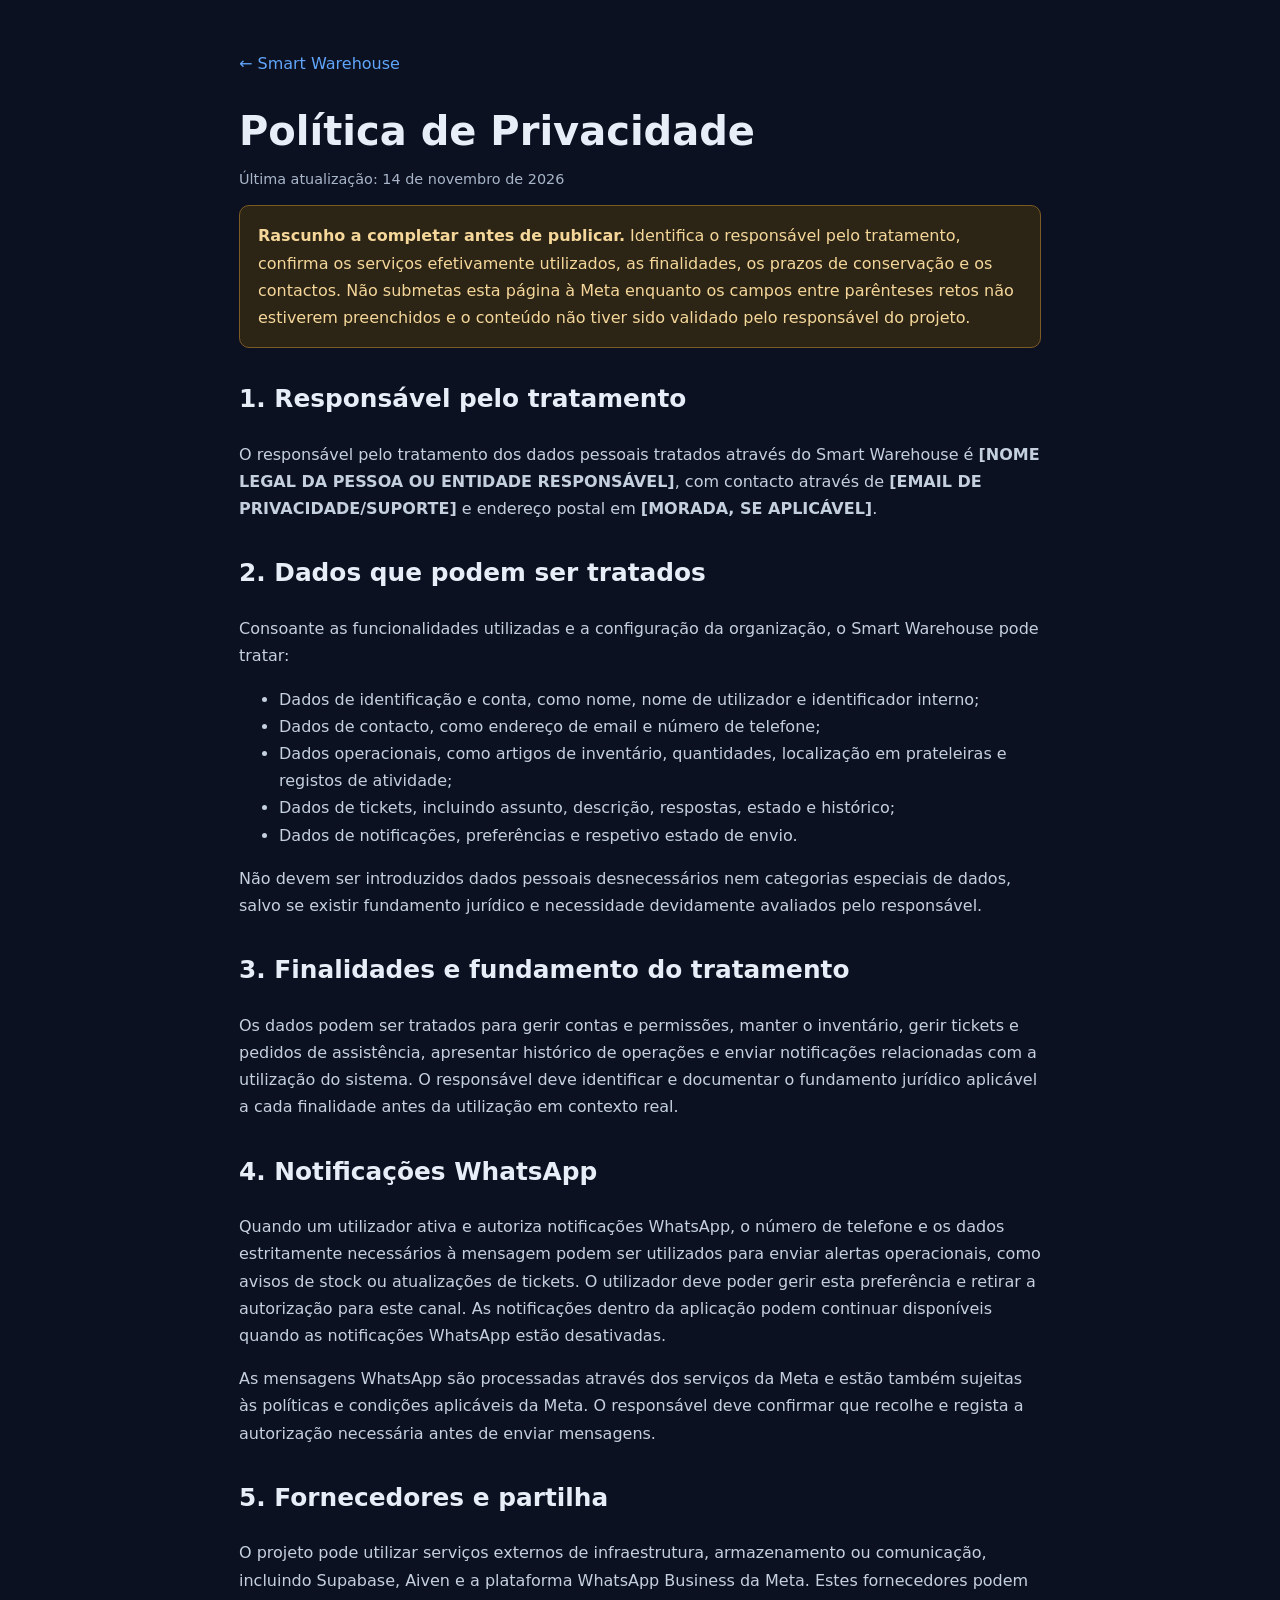
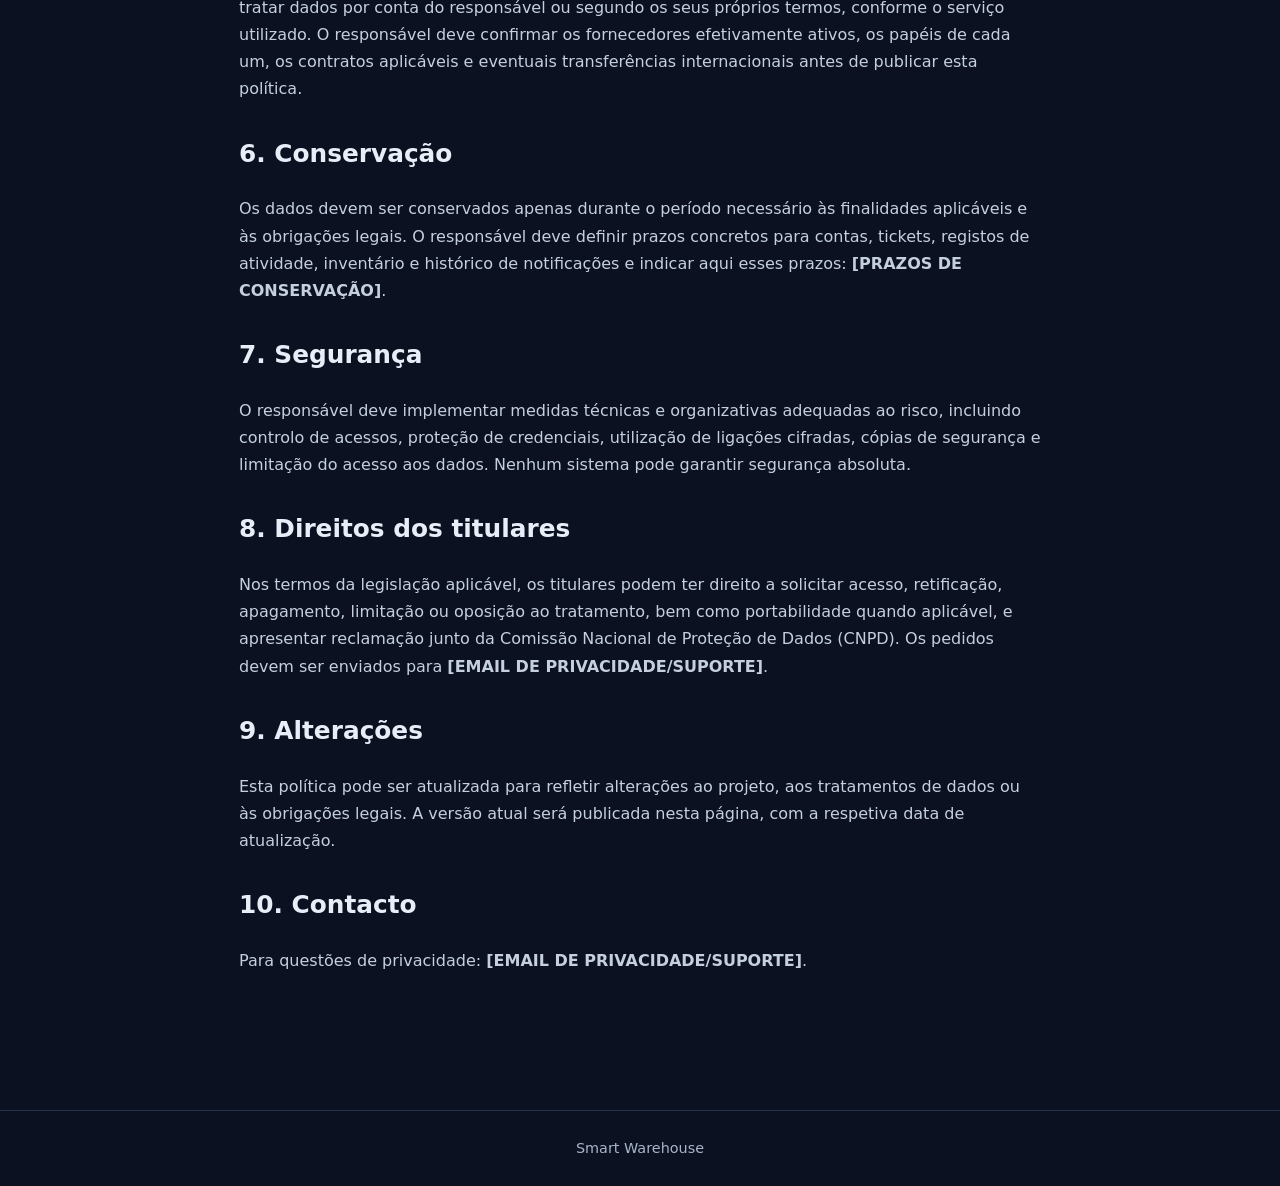
==== privacy.html @ b4e88074 "Add files via upload" ====
<!doctype html>
<html lang="pt-PT">
<head><meta charset="utf-8"><meta name="viewport" content="width=device-width, initial-scale=1"><title>Política de Privacidade — Smart Warehouse</title><link rel="stylesheet" href="style.css"></head>
<body><article>
<a class="back" href="index.html">← Smart Warehouse</a>
<h1>Política de Privacidade</h1>
<p class="updated">Última atualização: 14 de novembro de 2026</p>
<div class="notice"><strong>Rascunho a completar antes de publicar.</strong> Identifica o responsável pelo tratamento, confirma os serviços efetivamente utilizados, as finalidades, os prazos de conservação e os contactos. Não submetas esta página à Meta enquanto os campos entre parênteses retos não estiverem preenchidos e o conteúdo não tiver sido validado pelo responsável do projeto.</div>
<h2>1. Responsável pelo tratamento</h2>
<p>O responsável pelo tratamento dos dados pessoais tratados através do Smart Warehouse é <strong>[NOME LEGAL DA PESSOA OU ENTIDADE RESPONSÁVEL]</strong>, com contacto através de <strong>[EMAIL DE PRIVACIDADE/SUPORTE]</strong> e endereço postal em <strong>[MORADA, SE APLICÁVEL]</strong>.</p>
<h2>2. Dados que podem ser tratados</h2>
<p>Consoante as funcionalidades utilizadas e a configuração da organização, o Smart Warehouse pode tratar:</p>
<ul><li>Dados de identificação e conta, como nome, nome de utilizador e identificador interno;</li><li>Dados de contacto, como endereço de email e número de telefone;</li><li>Dados operacionais, como artigos de inventário, quantidades, localização em prateleiras e registos de atividade;</li><li>Dados de tickets, incluindo assunto, descrição, respostas, estado e histórico;</li><li>Dados de notificações, preferências e respetivo estado de envio.</li></ul>
<p>Não devem ser introduzidos dados pessoais desnecessários nem categorias especiais de dados, salvo se existir fundamento jurídico e necessidade devidamente avaliados pelo responsável.</p>
<h2>3. Finalidades e fundamento do tratamento</h2>
<p>Os dados podem ser tratados para gerir contas e permissões, manter o inventário, gerir tickets e pedidos de assistência, apresentar histórico de operações e enviar notificações relacionadas com a utilização do sistema. O responsável deve identificar e documentar o fundamento jurídico aplicável a cada finalidade antes da utilização em contexto real.</p>
<h2>4. Notificações WhatsApp</h2>
<p>Quando um utilizador ativa e autoriza notificações WhatsApp, o número de telefone e os dados estritamente necessários à mensagem podem ser utilizados para enviar alertas operacionais, como avisos de stock ou atualizações de tickets. O utilizador deve poder gerir esta preferência e retirar a autorização para este canal. As notificações dentro da aplicação podem continuar disponíveis quando as notificações WhatsApp estão desativadas.</p>
<p>As mensagens WhatsApp são processadas através dos serviços da Meta e estão também sujeitas às políticas e condições aplicáveis da Meta. O responsável deve confirmar que recolhe e regista a autorização necessária antes de enviar mensagens.</p>
<h2>5. Fornecedores e partilha</h2>
<p>O projeto pode utilizar serviços externos de infraestrutura, armazenamento ou comunicação, incluindo Supabase, Aiven e a plataforma WhatsApp Business da Meta. Estes fornecedores podem tratar dados por conta do responsável ou segundo os seus próprios termos, conforme o serviço utilizado. O responsável deve confirmar os fornecedores efetivamente ativos, os papéis de cada um, os contratos aplicáveis e eventuais transferências internacionais antes de publicar esta política.</p>
<h2>6. Conservação</h2>
<p>Os dados devem ser conservados apenas durante o período necessário às finalidades aplicáveis e às obrigações legais. O responsável deve definir prazos concretos para contas, tickets, registos de atividade, inventário e histórico de notificações e indicar aqui esses prazos: <strong>[PRAZOS DE CONSERVAÇÃO]</strong>.</p>
<h2>7. Segurança</h2>
<p>O responsável deve implementar medidas técnicas e organizativas adequadas ao risco, incluindo controlo de acessos, proteção de credenciais, utilização de ligações cifradas, cópias de segurança e limitação do acesso aos dados. Nenhum sistema pode garantir segurança absoluta.</p>
<h2>8. Direitos dos titulares</h2>
<p>Nos termos da legislação aplicável, os titulares podem ter direito a solicitar acesso, retificação, apagamento, limitação ou oposição ao tratamento, bem como portabilidade quando aplicável, e apresentar reclamação junto da Comissão Nacional de Proteção de Dados (CNPD). Os pedidos devem ser enviados para <strong>[EMAIL DE PRIVACIDADE/SUPORTE]</strong>.</p>
<h2>9. Alterações</h2>
<p>Esta política pode ser atualizada para refletir alterações ao projeto, aos tratamentos de dados ou às obrigações legais. A versão atual será publicada nesta página, com a respetiva data de atualização.</p>
<h2>10. Contacto</h2>
<p>Para questões de privacidade: <strong>[EMAIL DE PRIVACIDADE/SUPORTE]</strong>.</p>
</article><footer>Smart Warehouse</footer></body></html>
---- style.css ----
:root{color-scheme:dark;--bg:#0b1120;--panel:#111c30;--text:#e8eef8;--muted:#a8b5c9;--accent:#60a5fa}
*{box-sizing:border-box}
body{margin:0;background:var(--bg);color:var(--text);font:16px/1.7 system-ui,-apple-system,BlinkMacSystemFont,"Segoe UI",sans-serif}
a{color:var(--accent);text-decoration:none}
a:hover{text-decoration:underline}
.hero{min-height:440px;background:radial-gradient(ellipse at 80% 20%,#1e3a8a 0,transparent 45%),linear-gradient(135deg,#101b31,#0b1120)}
nav{max-width:1050px;margin:auto;padding:26px 24px;display:flex;justify-content:space-between;align-items:center}
.brand{font-weight:750;letter-spacing:.02em;color:#fff}
.hero main{max-width:1050px;margin:70px auto 0;padding:0 24px 70px}
.eyebrow{color:#93c5fd;font-size:.8rem;font-weight:700;letter-spacing:.18em}
h1{font-size:clamp(2.8rem,7vw,5rem);line-height:1.05;margin:.2em 0}
.lead{max-width:700px;color:#cbd5e1;font-size:1.2rem}
.button{display:inline-block;margin-top:18px;padding:12px 18px;border-radius:10px;background:#2563eb;color:white;font-weight:650}
.content{max-width:1000px;margin:55px auto;padding:0 24px 70px}
h2{margin-top:35px;font-size:1.55rem}
p,li{color:#c5d0df}
.cards{display:grid;grid-template-columns:repeat(auto-fit,minmax(220px,1fr));gap:16px;margin-top:20px}
.card{display:flex;flex-direction:column;gap:8px;background:var(--panel);padding:22px;border:1px solid #25344d;border-radius:14px;color:var(--text)}
.card span{color:var(--muted);font-size:.94rem}
article{max-width:850px;margin:50px auto;padding:0 24px 70px}
article h1{font-size:2.5rem}
article h2{margin-top:30px}
.updated{color:var(--muted);font-size:.9rem}
footer{text-align:center;border-top:1px solid #25344d;padding:25px;color:var(--muted);font-size:.9rem}
.back{display:inline-block;margin-bottom:25px}
.notice{padding:16px 18px;border:1px solid #7c5a24;background:#2c2415;border-radius:10px;color:#f5d79a}
@media(max-width:600px){.hero main{margin-top:45px}nav{gap:16px}}
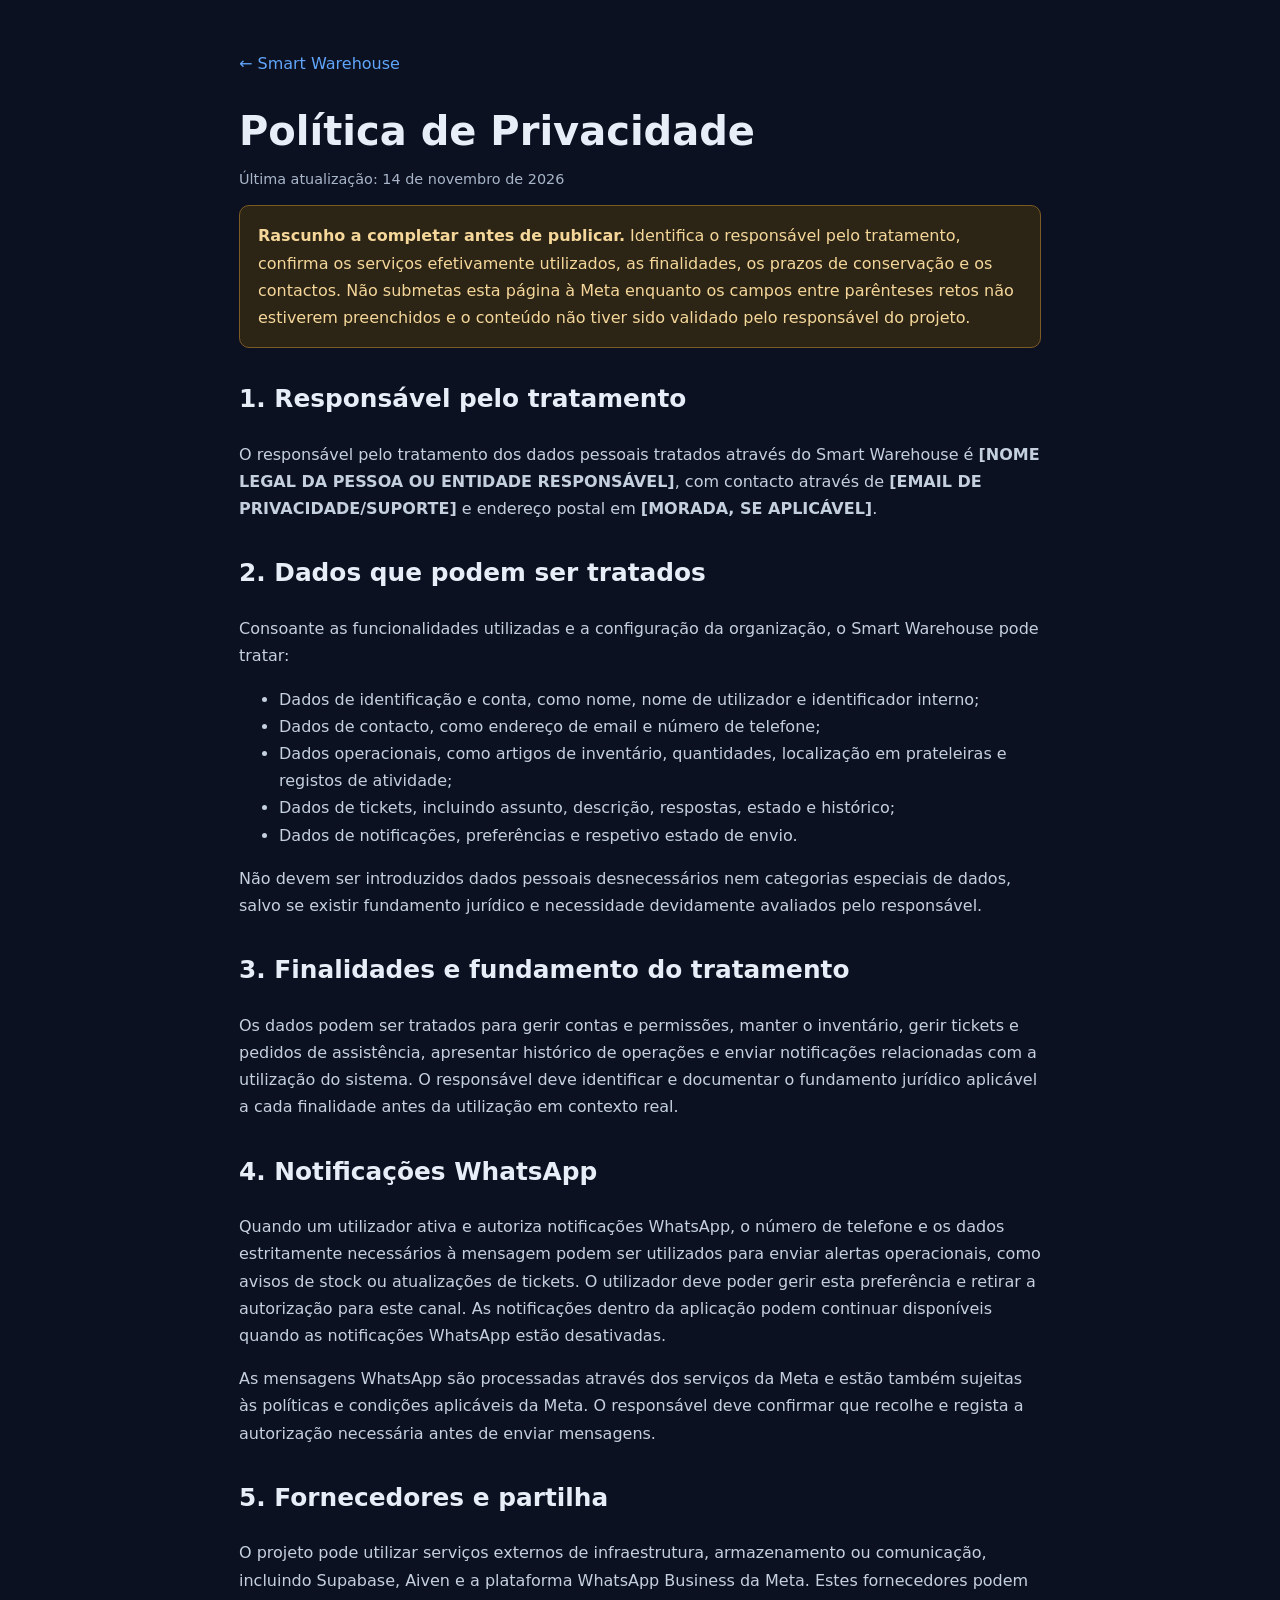
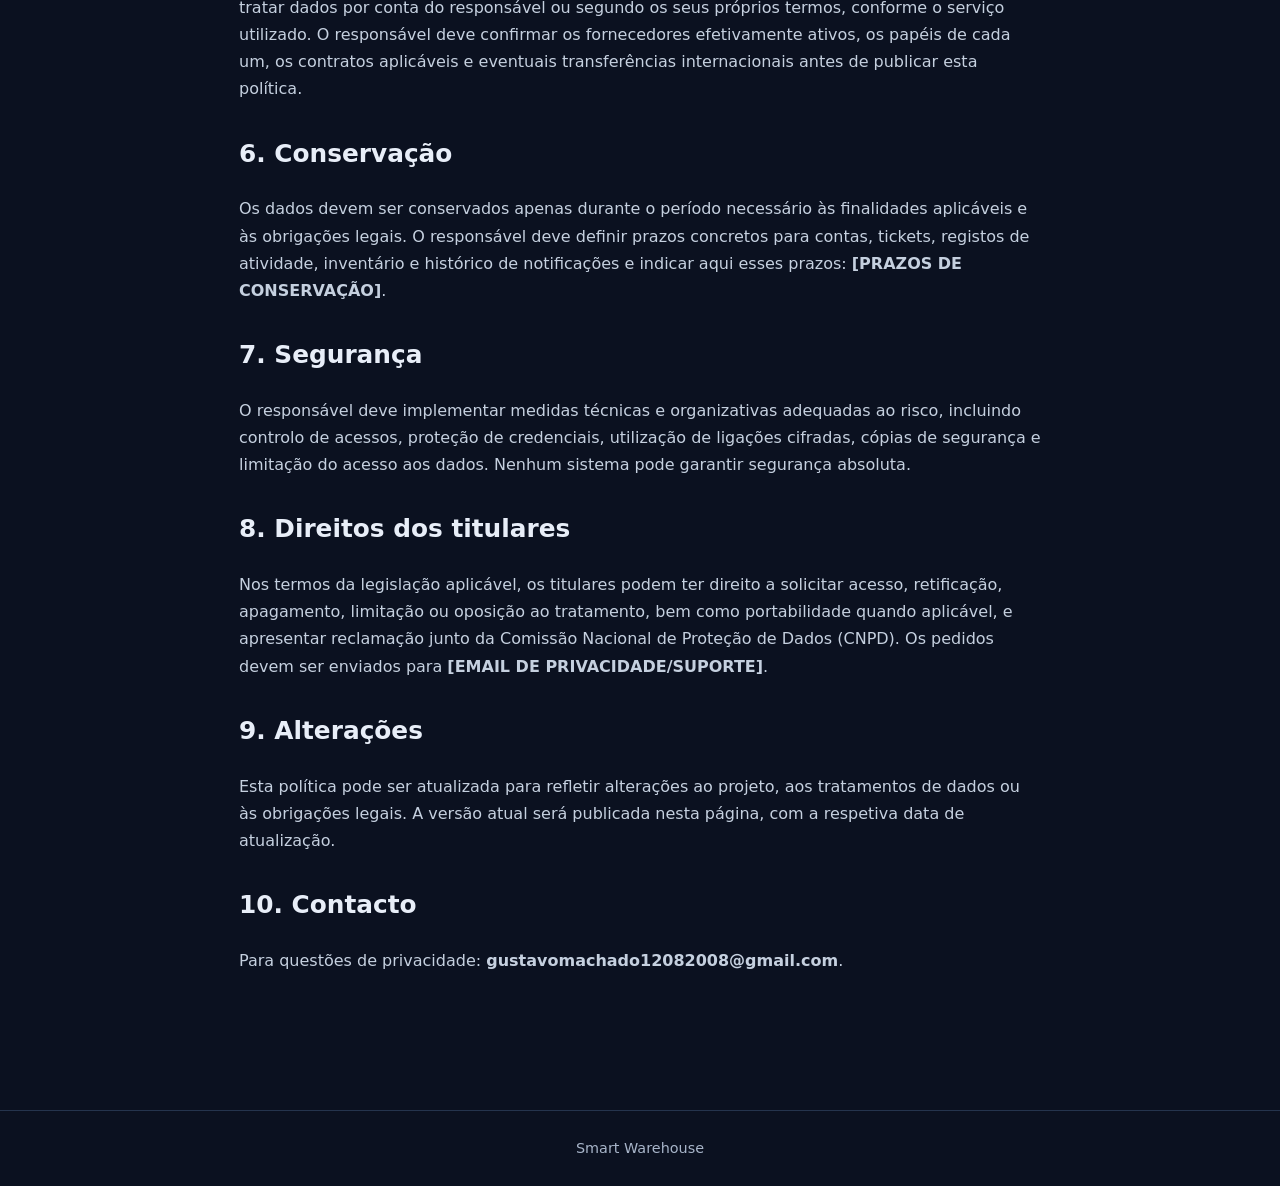
==== commit da3cd529: "Update privacy contact email in privacy.html" ====
--- a/privacy.html
+++ b/privacy.html
@@ -28,5 +28,5 @@
 <h2>9. Alterações</h2>
 <p>Esta política pode ser atualizada para refletir alterações ao projeto, aos tratamentos de dados ou às obrigações legais. A versão atual será publicada nesta página, com a respetiva data de atualização.</p>
 <h2>10. Contacto</h2>
-<p>Para questões de privacidade: <strong>[EMAIL DE PRIVACIDADE/SUPORTE]</strong>.</p>
+<p>Para questões de privacidade: <strong>gustavomachado12082008@gmail.com</strong>.</p>
 </article><footer>Smart Warehouse</footer></body></html>
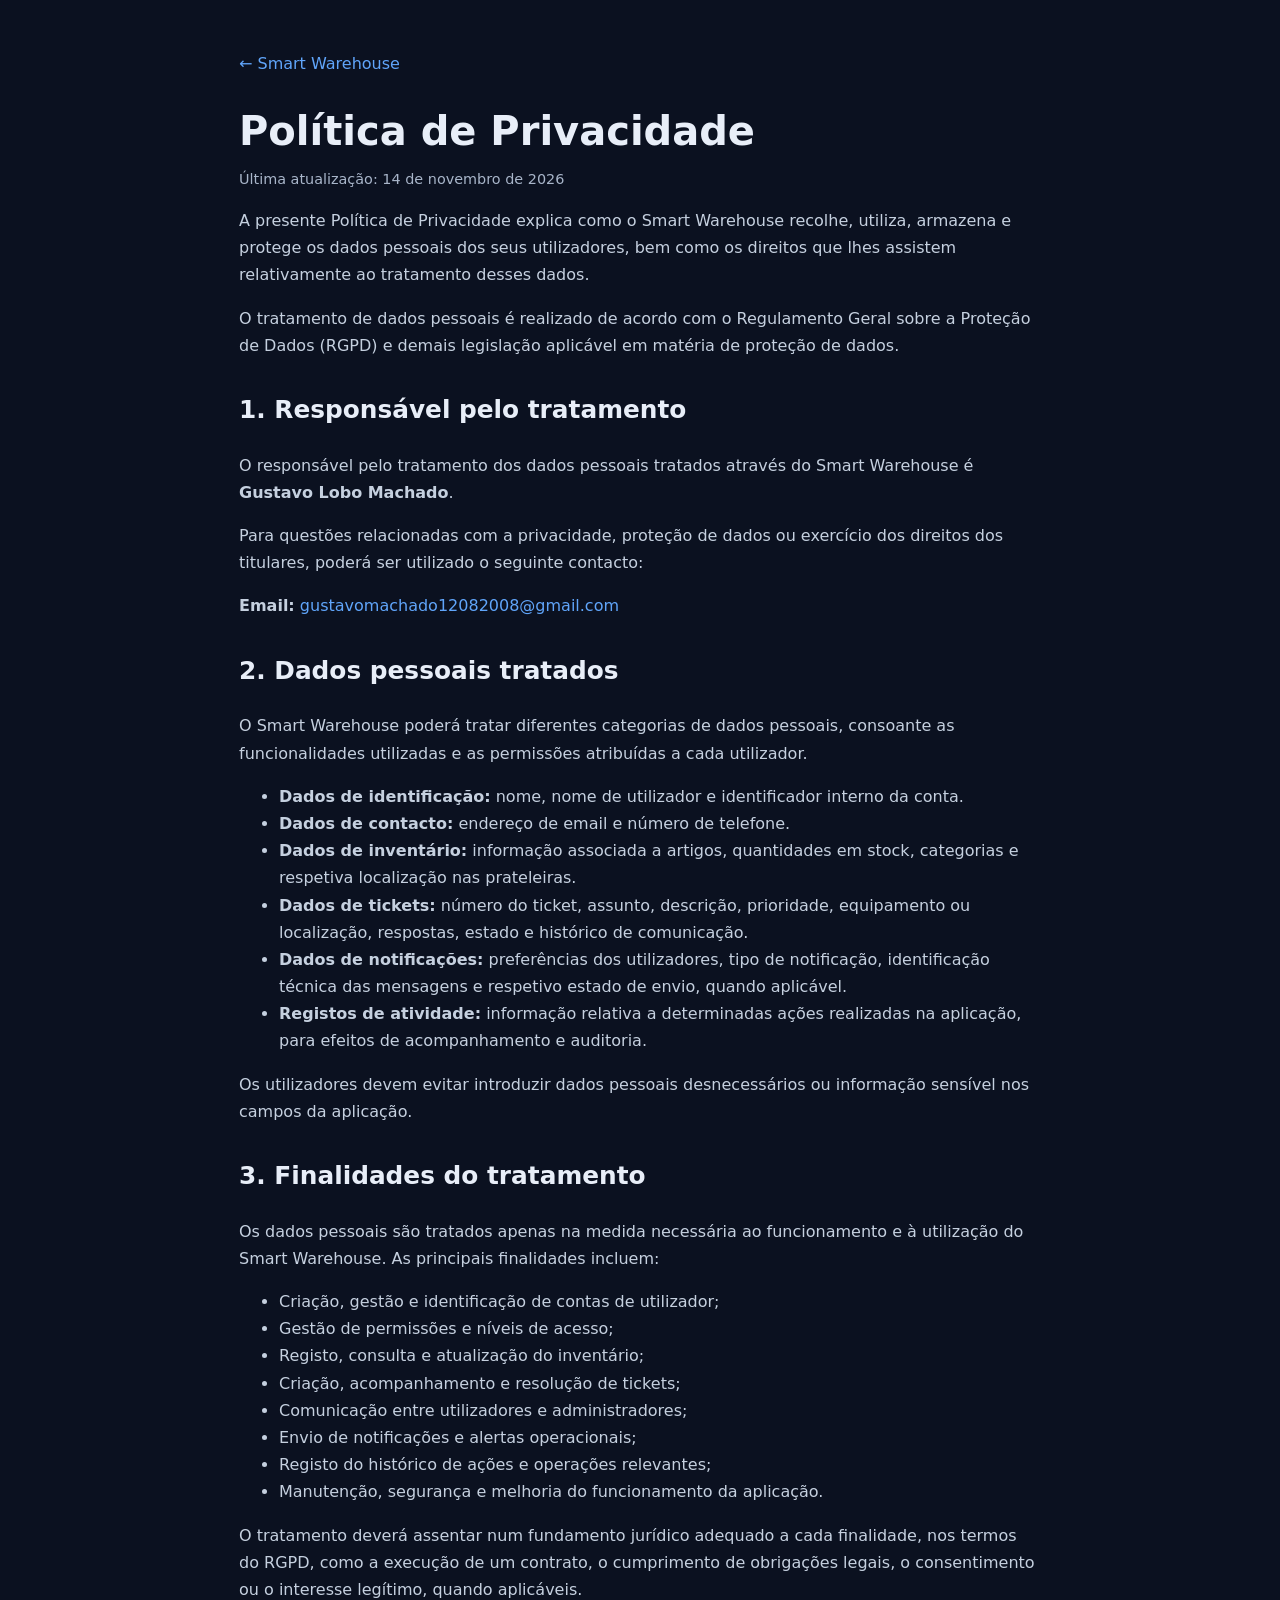
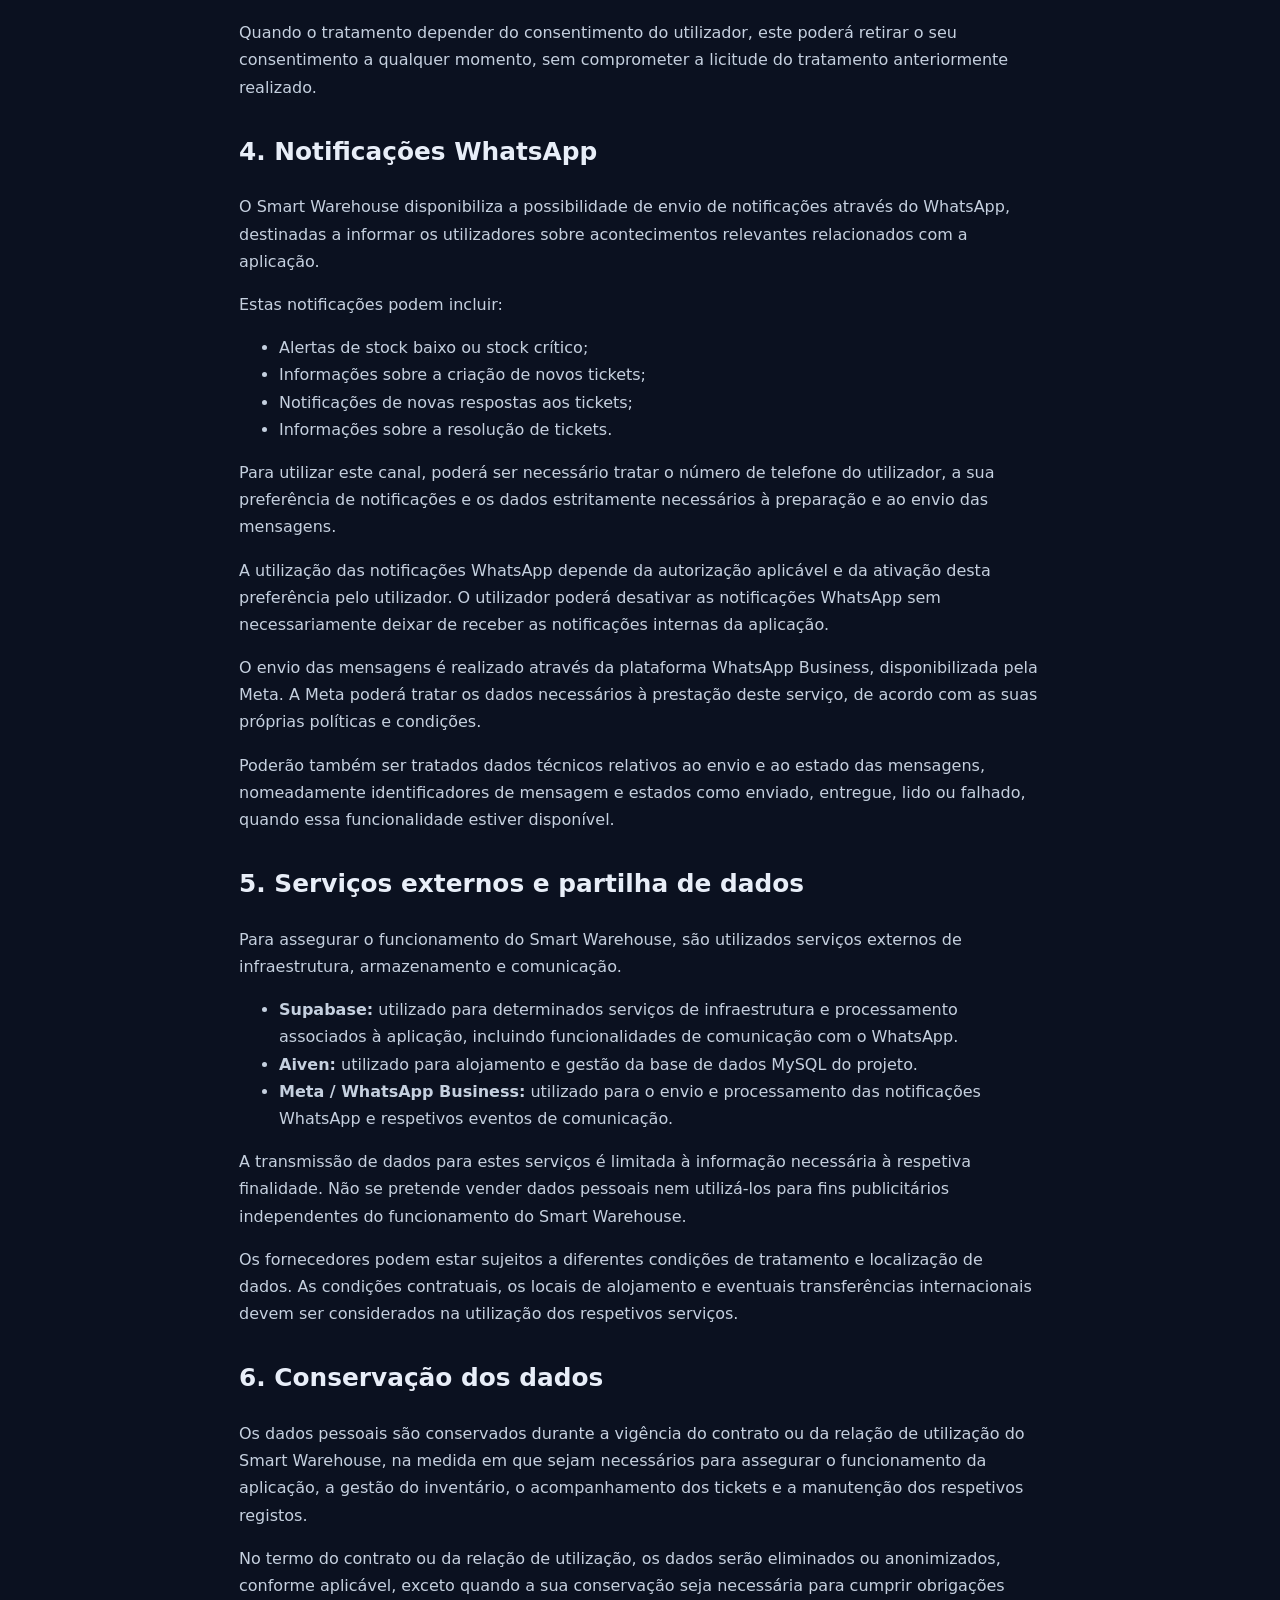
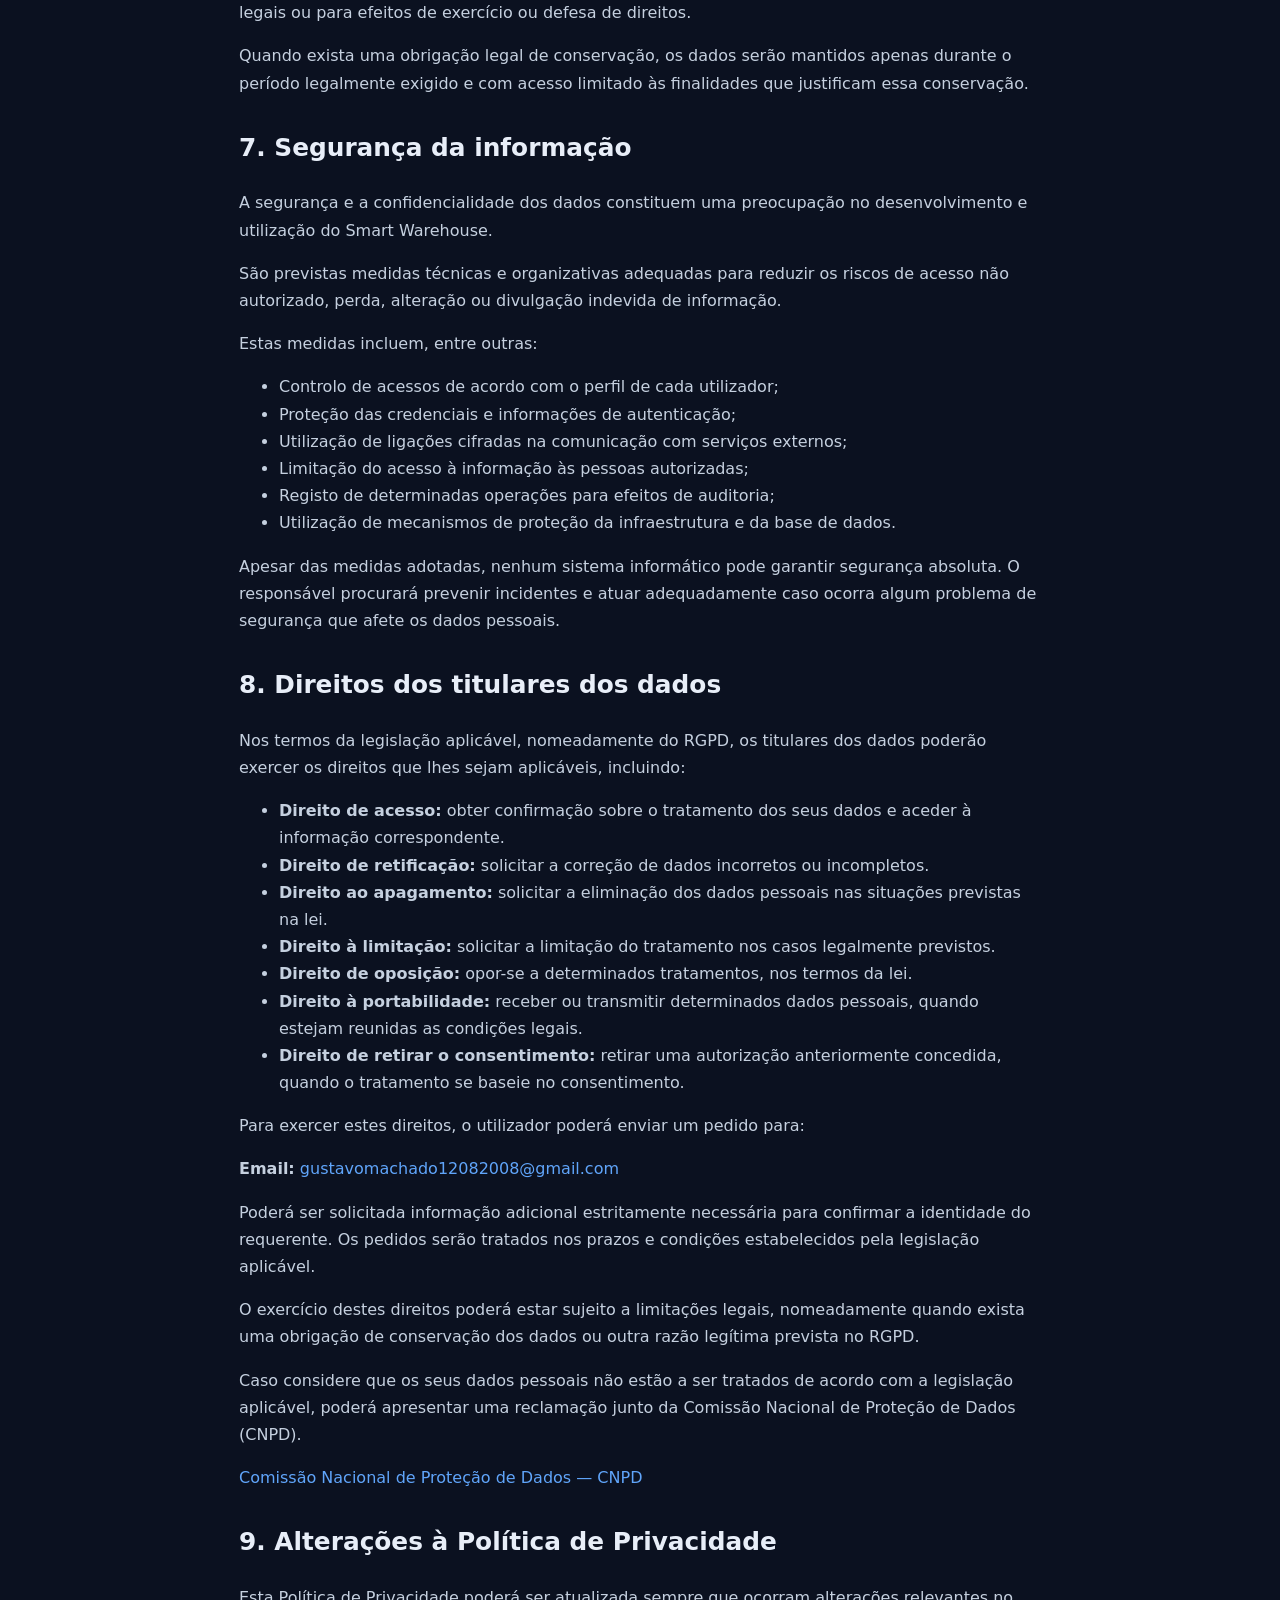
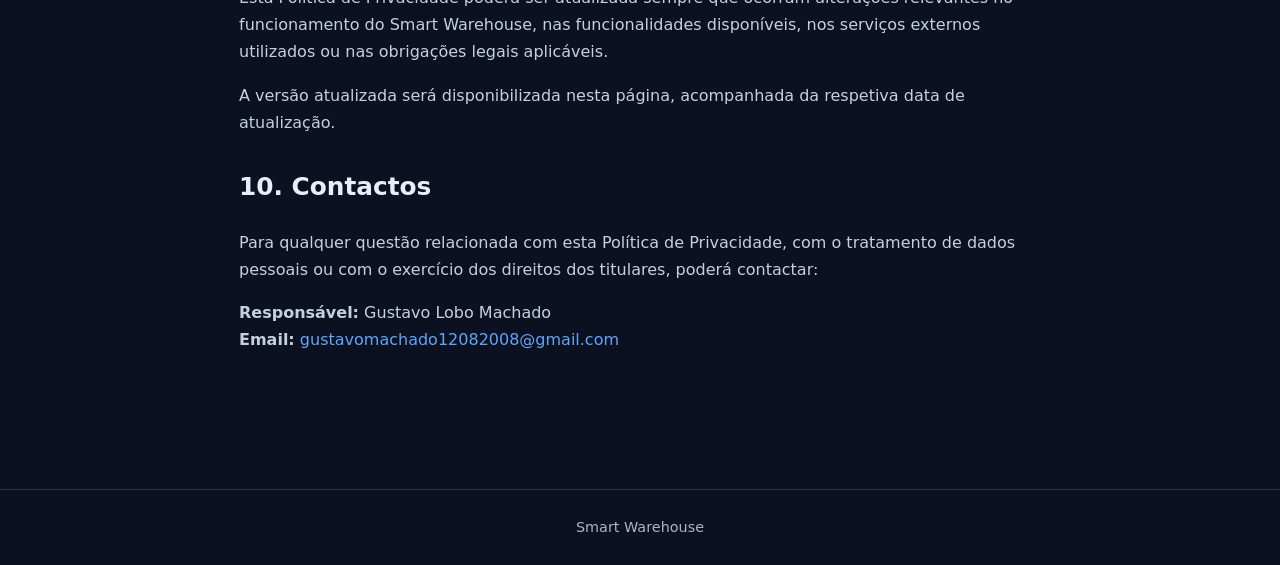
==== commit 59f090a0: "Revise privacy policy content and structure Updated the privacy policy with additional details and s" ====
--- a/privacy.html
+++ b/privacy.html
@@ -1,32 +1,415 @@
+
 <!doctype html>
 <html lang="pt-PT">
-<head><meta charset="utf-8"><meta name="viewport" content="width=device-width, initial-scale=1"><title>Política de Privacidade — Smart Warehouse</title><link rel="stylesheet" href="style.css"></head>
-<body><article>
+<head>
+    <meta charset="utf-8">
+    <meta name="viewport" content="width=device-width, initial-scale=1">
+    <meta name="description" content="Política de Privacidade do Smart Warehouse.">
+    <title>Política de Privacidade — Smart Warehouse</title>
+    <link rel="stylesheet" href="style.css">
+</head>
+
+<body>
+<article>
+
 <a class="back" href="index.html">← Smart Warehouse</a>
+
 <h1>Política de Privacidade</h1>
+
 <p class="updated">Última atualização: 14 de novembro de 2026</p>
-<div class="notice"><strong>Rascunho a completar antes de publicar.</strong> Identifica o responsável pelo tratamento, confirma os serviços efetivamente utilizados, as finalidades, os prazos de conservação e os contactos. Não submetas esta página à Meta enquanto os campos entre parênteses retos não estiverem preenchidos e o conteúdo não tiver sido validado pelo responsável do projeto.</div>
+
+<p>
+    A presente Política de Privacidade explica como o Smart Warehouse
+    recolhe, utiliza, armazena e protege os dados pessoais dos seus
+    utilizadores, bem como os direitos que lhes assistem relativamente
+    ao tratamento desses dados.
+</p>
+
+<p>
+    O tratamento de dados pessoais é realizado de acordo com o
+    Regulamento Geral sobre a Proteção de Dados (RGPD) e demais
+    legislação aplicável em matéria de proteção de dados.
+</p>
+
 <h2>1. Responsável pelo tratamento</h2>
-<p>O responsável pelo tratamento dos dados pessoais tratados através do Smart Warehouse é <strong>[NOME LEGAL DA PESSOA OU ENTIDADE RESPONSÁVEL]</strong>, com contacto através de <strong>[EMAIL DE PRIVACIDADE/SUPORTE]</strong> e endereço postal em <strong>[MORADA, SE APLICÁVEL]</strong>.</p>
-<h2>2. Dados que podem ser tratados</h2>
-<p>Consoante as funcionalidades utilizadas e a configuração da organização, o Smart Warehouse pode tratar:</p>
-<ul><li>Dados de identificação e conta, como nome, nome de utilizador e identificador interno;</li><li>Dados de contacto, como endereço de email e número de telefone;</li><li>Dados operacionais, como artigos de inventário, quantidades, localização em prateleiras e registos de atividade;</li><li>Dados de tickets, incluindo assunto, descrição, respostas, estado e histórico;</li><li>Dados de notificações, preferências e respetivo estado de envio.</li></ul>
-<p>Não devem ser introduzidos dados pessoais desnecessários nem categorias especiais de dados, salvo se existir fundamento jurídico e necessidade devidamente avaliados pelo responsável.</p>
-<h2>3. Finalidades e fundamento do tratamento</h2>
-<p>Os dados podem ser tratados para gerir contas e permissões, manter o inventário, gerir tickets e pedidos de assistência, apresentar histórico de operações e enviar notificações relacionadas com a utilização do sistema. O responsável deve identificar e documentar o fundamento jurídico aplicável a cada finalidade antes da utilização em contexto real.</p>
+
+<p>
+    O responsável pelo tratamento dos dados pessoais tratados através
+    do Smart Warehouse é <strong>Gustavo Lobo Machado</strong>.
+</p>
+
+<p>
+    Para questões relacionadas com a privacidade, proteção de dados
+    ou exercício dos direitos dos titulares, poderá ser utilizado o
+    seguinte contacto:
+</p>
+
+<p>
+    <strong>Email:</strong>
+    <a href="mailto:gustavomachado12082008@gmail.com">
+        gustavomachado12082008@gmail.com
+    </a>
+</p>
+
+<h2>2. Dados pessoais tratados</h2>
+
+<p>
+    O Smart Warehouse poderá tratar diferentes categorias de dados
+    pessoais, consoante as funcionalidades utilizadas e as permissões
+    atribuídas a cada utilizador.
+</p>
+
+<ul>
+    <li>
+        <strong>Dados de identificação:</strong>
+        nome, nome de utilizador e identificador interno da conta.
+    </li>
+
+    <li>
+        <strong>Dados de contacto:</strong>
+        endereço de email e número de telefone.
+    </li>
+
+    <li>
+        <strong>Dados de inventário:</strong>
+        informação associada a artigos, quantidades em stock,
+        categorias e respetiva localização nas prateleiras.
+    </li>
+
+    <li>
+        <strong>Dados de tickets:</strong>
+        número do ticket, assunto, descrição, prioridade,
+        equipamento ou localização, respostas, estado e histórico
+        de comunicação.
+    </li>
+
+    <li>
+        <strong>Dados de notificações:</strong>
+        preferências dos utilizadores, tipo de notificação,
+        identificação técnica das mensagens e respetivo estado
+        de envio, quando aplicável.
+    </li>
+
+    <li>
+        <strong>Registos de atividade:</strong>
+        informação relativa a determinadas ações realizadas
+        na aplicação, para efeitos de acompanhamento e auditoria.
+    </li>
+</ul>
+
+<p>
+    Os utilizadores devem evitar introduzir dados pessoais
+    desnecessários ou informação sensível nos campos da aplicação.
+</p>
+
+<h2>3. Finalidades do tratamento</h2>
+
+<p>
+    Os dados pessoais são tratados apenas na medida necessária
+    ao funcionamento e à utilização do Smart Warehouse.
+    As principais finalidades incluem:
+</p>
+
+<ul>
+    <li>Criação, gestão e identificação de contas de utilizador;</li>
+    <li>Gestão de permissões e níveis de acesso;</li>
+    <li>Registo, consulta e atualização do inventário;</li>
+    <li>Criação, acompanhamento e resolução de tickets;</li>
+    <li>Comunicação entre utilizadores e administradores;</li>
+    <li>Envio de notificações e alertas operacionais;</li>
+    <li>Registo do histórico de ações e operações relevantes;</li>
+    <li>Manutenção, segurança e melhoria do funcionamento da aplicação.</li>
+</ul>
+
+<p>
+    O tratamento deverá assentar num fundamento jurídico adequado
+    a cada finalidade, nos termos do RGPD, como a execução de um
+    contrato, o cumprimento de obrigações legais, o consentimento
+    ou o interesse legítimo, quando aplicáveis.
+</p>
+
+<p>
+    Quando o tratamento depender do consentimento do utilizador,
+    este poderá retirar o seu consentimento a qualquer momento,
+    sem comprometer a licitude do tratamento anteriormente realizado.
+</p>
+
 <h2>4. Notificações WhatsApp</h2>
-<p>Quando um utilizador ativa e autoriza notificações WhatsApp, o número de telefone e os dados estritamente necessários à mensagem podem ser utilizados para enviar alertas operacionais, como avisos de stock ou atualizações de tickets. O utilizador deve poder gerir esta preferência e retirar a autorização para este canal. As notificações dentro da aplicação podem continuar disponíveis quando as notificações WhatsApp estão desativadas.</p>
-<p>As mensagens WhatsApp são processadas através dos serviços da Meta e estão também sujeitas às políticas e condições aplicáveis da Meta. O responsável deve confirmar que recolhe e regista a autorização necessária antes de enviar mensagens.</p>
-<h2>5. Fornecedores e partilha</h2>
-<p>O projeto pode utilizar serviços externos de infraestrutura, armazenamento ou comunicação, incluindo Supabase, Aiven e a plataforma WhatsApp Business da Meta. Estes fornecedores podem tratar dados por conta do responsável ou segundo os seus próprios termos, conforme o serviço utilizado. O responsável deve confirmar os fornecedores efetivamente ativos, os papéis de cada um, os contratos aplicáveis e eventuais transferências internacionais antes de publicar esta política.</p>
-<h2>6. Conservação</h2>
-<p>Os dados devem ser conservados apenas durante o período necessário às finalidades aplicáveis e às obrigações legais. O responsável deve definir prazos concretos para contas, tickets, registos de atividade, inventário e histórico de notificações e indicar aqui esses prazos: <strong>[PRAZOS DE CONSERVAÇÃO]</strong>.</p>
-<h2>7. Segurança</h2>
-<p>O responsável deve implementar medidas técnicas e organizativas adequadas ao risco, incluindo controlo de acessos, proteção de credenciais, utilização de ligações cifradas, cópias de segurança e limitação do acesso aos dados. Nenhum sistema pode garantir segurança absoluta.</p>
-<h2>8. Direitos dos titulares</h2>
-<p>Nos termos da legislação aplicável, os titulares podem ter direito a solicitar acesso, retificação, apagamento, limitação ou oposição ao tratamento, bem como portabilidade quando aplicável, e apresentar reclamação junto da Comissão Nacional de Proteção de Dados (CNPD). Os pedidos devem ser enviados para <strong>[EMAIL DE PRIVACIDADE/SUPORTE]</strong>.</p>
-<h2>9. Alterações</h2>
-<p>Esta política pode ser atualizada para refletir alterações ao projeto, aos tratamentos de dados ou às obrigações legais. A versão atual será publicada nesta página, com a respetiva data de atualização.</p>
-<h2>10. Contacto</h2>
-<p>Para questões de privacidade: <strong>gustavomachado12082008@gmail.com</strong>.</p>
-</article><footer>Smart Warehouse</footer></body></html>
+
+<p>
+    O Smart Warehouse disponibiliza a possibilidade de envio de
+    notificações através do WhatsApp, destinadas a informar os
+    utilizadores sobre acontecimentos relevantes relacionados
+    com a aplicação.
+</p>
+
+<p>
+    Estas notificações podem incluir:
+</p>
+
+<ul>
+    <li>Alertas de stock baixo ou stock crítico;</li>
+    <li>Informações sobre a criação de novos tickets;</li>
+    <li>Notificações de novas respostas aos tickets;</li>
+    <li>Informações sobre a resolução de tickets.</li>
+</ul>
+
+<p>
+    Para utilizar este canal, poderá ser necessário tratar o número
+    de telefone do utilizador, a sua preferência de notificações e
+    os dados estritamente necessários à preparação e ao envio
+    das mensagens.
+</p>
+
+<p>
+    A utilização das notificações WhatsApp depende da autorização
+    aplicável e da ativação desta preferência pelo utilizador.
+    O utilizador poderá desativar as notificações WhatsApp sem
+    necessariamente deixar de receber as notificações internas
+    da aplicação.
+</p>
+
+<p>
+    O envio das mensagens é realizado através da plataforma
+    WhatsApp Business, disponibilizada pela Meta. A Meta poderá
+    tratar os dados necessários à prestação deste serviço,
+    de acordo com as suas próprias políticas e condições.
+</p>
+
+<p>
+    Poderão também ser tratados dados técnicos relativos ao envio
+    e ao estado das mensagens, nomeadamente identificadores de
+    mensagem e estados como enviado, entregue, lido ou falhado,
+    quando essa funcionalidade estiver disponível.
+</p>
+
+<h2>5. Serviços externos e partilha de dados</h2>
+
+<p>
+    Para assegurar o funcionamento do Smart Warehouse, são
+    utilizados serviços externos de infraestrutura, armazenamento
+    e comunicação.
+</p>
+
+<ul>
+    <li>
+        <strong>Supabase:</strong>
+        utilizado para determinados serviços de infraestrutura
+        e processamento associados à aplicação, incluindo
+        funcionalidades de comunicação com o WhatsApp.
+    </li>
+
+    <li>
+        <strong>Aiven:</strong>
+        utilizado para alojamento e gestão da base de dados
+        MySQL do projeto.
+    </li>
+
+    <li>
+        <strong>Meta / WhatsApp Business:</strong>
+        utilizado para o envio e processamento das notificações
+        WhatsApp e respetivos eventos de comunicação.
+    </li>
+</ul>
+
+<p>
+    A transmissão de dados para estes serviços é limitada à
+    informação necessária à respetiva finalidade.
+    Não se pretende vender dados pessoais nem utilizá-los
+    para fins publicitários independentes do funcionamento
+    do Smart Warehouse.
+</p>
+
+<p>
+    Os fornecedores podem estar sujeitos a diferentes condições
+    de tratamento e localização de dados. As condições contratuais,
+    os locais de alojamento e eventuais transferências internacionais
+    devem ser considerados na utilização dos respetivos serviços.
+</p>
+
+<h2>6. Conservação dos dados</h2>
+
+<p>
+    Os dados pessoais são conservados durante a vigência do contrato
+    ou da relação de utilização do Smart Warehouse, na medida em que
+    sejam necessários para assegurar o funcionamento da aplicação,
+    a gestão do inventário, o acompanhamento dos tickets e a
+    manutenção dos respetivos registos.
+</p>
+
+<p>
+    No termo do contrato ou da relação de utilização, os dados
+    serão eliminados ou anonimizados, conforme aplicável, exceto
+    quando a sua conservação seja necessária para cumprir
+    obrigações legais ou para efeitos de exercício ou defesa
+    de direitos.
+</p>
+
+<p>
+    Quando exista uma obrigação legal de conservação, os dados
+    serão mantidos apenas durante o período legalmente exigido
+    e com acesso limitado às finalidades que justificam essa
+    conservação.
+</p>
+
+<h2>7. Segurança da informação</h2>
+
+<p>
+    A segurança e a confidencialidade dos dados constituem uma
+    preocupação no desenvolvimento e utilização do Smart Warehouse.
+</p>
+
+<p>
+    São previstas medidas técnicas e organizativas adequadas
+    para reduzir os riscos de acesso não autorizado, perda,
+    alteração ou divulgação indevida de informação.
+</p>
+
+<p>
+    Estas medidas incluem, entre outras:
+</p>
+
+<ul>
+    <li>Controlo de acessos de acordo com o perfil de cada utilizador;</li>
+    <li>Proteção das credenciais e informações de autenticação;</li>
+    <li>Utilização de ligações cifradas na comunicação com serviços externos;</li>
+    <li>Limitação do acesso à informação às pessoas autorizadas;</li>
+    <li>Registo de determinadas operações para efeitos de auditoria;</li>
+    <li>Utilização de mecanismos de proteção da infraestrutura e da base de dados.</li>
+</ul>
+
+<p>
+    Apesar das medidas adotadas, nenhum sistema informático
+    pode garantir segurança absoluta. O responsável procurará
+    prevenir incidentes e atuar adequadamente caso ocorra
+    algum problema de segurança que afete os dados pessoais.
+</p>
+
+<h2>8. Direitos dos titulares dos dados</h2>
+
+<p>
+    Nos termos da legislação aplicável, nomeadamente do RGPD,
+    os titulares dos dados poderão exercer os direitos que
+    lhes sejam aplicáveis, incluindo:
+</p>
+
+<ul>
+    <li>
+        <strong>Direito de acesso:</strong>
+        obter confirmação sobre o tratamento dos seus dados
+        e aceder à informação correspondente.
+    </li>
+
+    <li>
+        <strong>Direito de retificação:</strong>
+        solicitar a correção de dados incorretos ou incompletos.
+    </li>
+
+    <li>
+        <strong>Direito ao apagamento:</strong>
+        solicitar a eliminação dos dados pessoais nas situações
+        previstas na lei.
+    </li>
+
+    <li>
+        <strong>Direito à limitação:</strong>
+        solicitar a limitação do tratamento nos casos legalmente
+        previstos.
+    </li>
+
+    <li>
+        <strong>Direito de oposição:</strong>
+        opor-se a determinados tratamentos, nos termos da lei.
+    </li>
+
+    <li>
+        <strong>Direito à portabilidade:</strong>
+        receber ou transmitir determinados dados pessoais,
+        quando estejam reunidas as condições legais.
+    </li>
+
+    <li>
+        <strong>Direito de retirar o consentimento:</strong>
+        retirar uma autorização anteriormente concedida,
+        quando o tratamento se baseie no consentimento.
+    </li>
+</ul>
+
+<p>
+    Para exercer estes direitos, o utilizador poderá enviar
+    um pedido para:
+</p>
+
+<p>
+    <strong>Email:</strong>
+    <a href="mailto:gustavomachado12082008@gmail.com">
+        gustavomachado12082008@gmail.com
+    </a>
+</p>
+
+<p>
+    Poderá ser solicitada informação adicional estritamente
+    necessária para confirmar a identidade do requerente.
+    Os pedidos serão tratados nos prazos e condições
+    estabelecidos pela legislação aplicável.
+</p>
+
+<p>
+    O exercício destes direitos poderá estar sujeito a limitações
+    legais, nomeadamente quando exista uma obrigação de conservação
+    dos dados ou outra razão legítima prevista no RGPD.
+</p>
+
+<p>
+    Caso considere que os seus dados pessoais não estão a ser
+    tratados de acordo com a legislação aplicável, poderá apresentar
+    uma reclamação junto da Comissão Nacional de Proteção de Dados
+    (CNPD).
+</p>
+
+<p>
+    <a href="https://www.cnpd.pt/" target="_blank" rel="noopener noreferrer">
+        Comissão Nacional de Proteção de Dados — CNPD
+    </a>
+</p>
+
+<h2>9. Alterações à Política de Privacidade</h2>
+
+<p>
+    Esta Política de Privacidade poderá ser atualizada sempre
+    que ocorram alterações relevantes no funcionamento do
+    Smart Warehouse, nas funcionalidades disponíveis,
+    nos serviços externos utilizados ou nas obrigações legais
+    aplicáveis.
+</p>
+
+<p>
+    A versão atualizada será disponibilizada nesta página,
+    acompanhada da respetiva data de atualização.
+</p>
+
+<h2>10. Contactos</h2>
+
+<p>
+    Para qualquer questão relacionada com esta Política
+    de Privacidade, com o tratamento de dados pessoais
+    ou com o exercício dos direitos dos titulares, poderá
+    contactar:
+</p>
+
+<p>
+    <strong>Responsável:</strong> Gustavo Lobo Machado<br>
+    <strong>Email:</strong>
+    <a href="mailto:gustavomachado12082008@gmail.com">
+        gustavomachado12082008@gmail.com
+    </a>
+</p>
+
+</article>
+
+<footer>
+    Smart Warehouse
+</footer>
+
+</body>
+</html>
